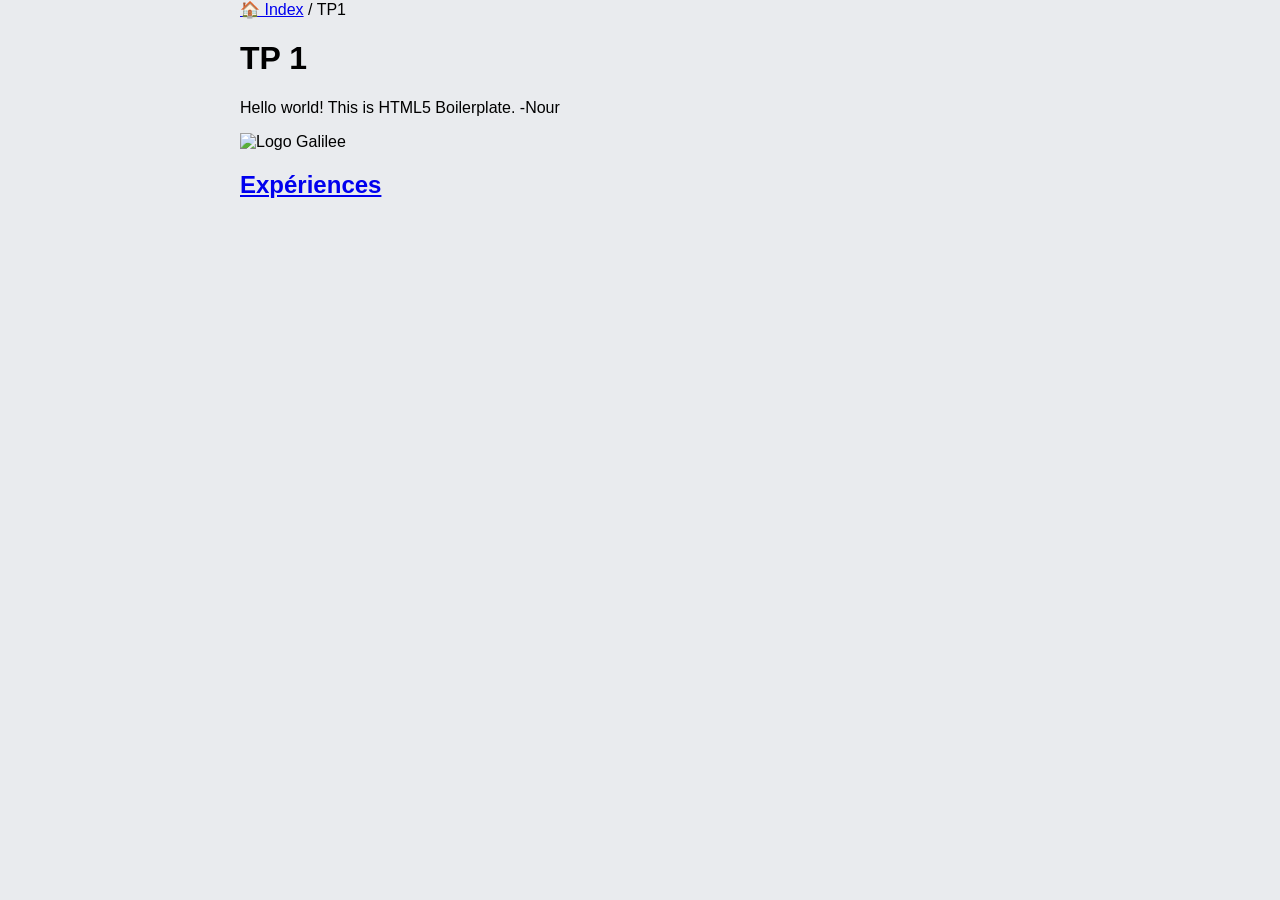
==== tp1/index.html @ 3c08eb87 "Update index.html test" ====
<!DOCTYPE html>
<html>

<head>
  <meta charset="utf-8" />
  <meta http-equiv="x-ua-compatible" content="ie=edge" />
  <title>TP1</title>
  <meta name="description" content="" />
  <meta name="viewport" content="width=device-width, initial-scale=1" />

  <link rel="apple-touch-icon" href="apple-touch-icon.png" />
  <!-- Place favicon.ico in the root directory -->

  <style>
    body {
      background-color: #e9ebee;
      font-family: system, -apple-system, ".SFNSText-Regular", "San Francisco", "Roboto", "Segoe UI", "Helvetica Neue", "Lucida Grande", sans-serif;
      font-size: 16px;
      margin: 0 auto;
      max-width: 800px;
    }
  </style>

  <!-- Code à dé-commenter si besoin de fichier CSS ou JS -->
  <!--<link rel="stylesheet" href="style.css">-->
  <!--<script src="main.js"></script>-->
</head>

<body>
  <nav>
    <a href="..">🏠 Index</a> / TP1
  </nav>
  <h1>TP 1</h1>
  <!-- Add your site or application content here -->
  <p>Hello world! This is HTML5 Boilerplate.   -Nour </p>
  <img src="../galilee.png" alt="Logo Galilee" />

  <h2><a href="experiences/index.html">Expériences</a></h2>
</body>

</html>
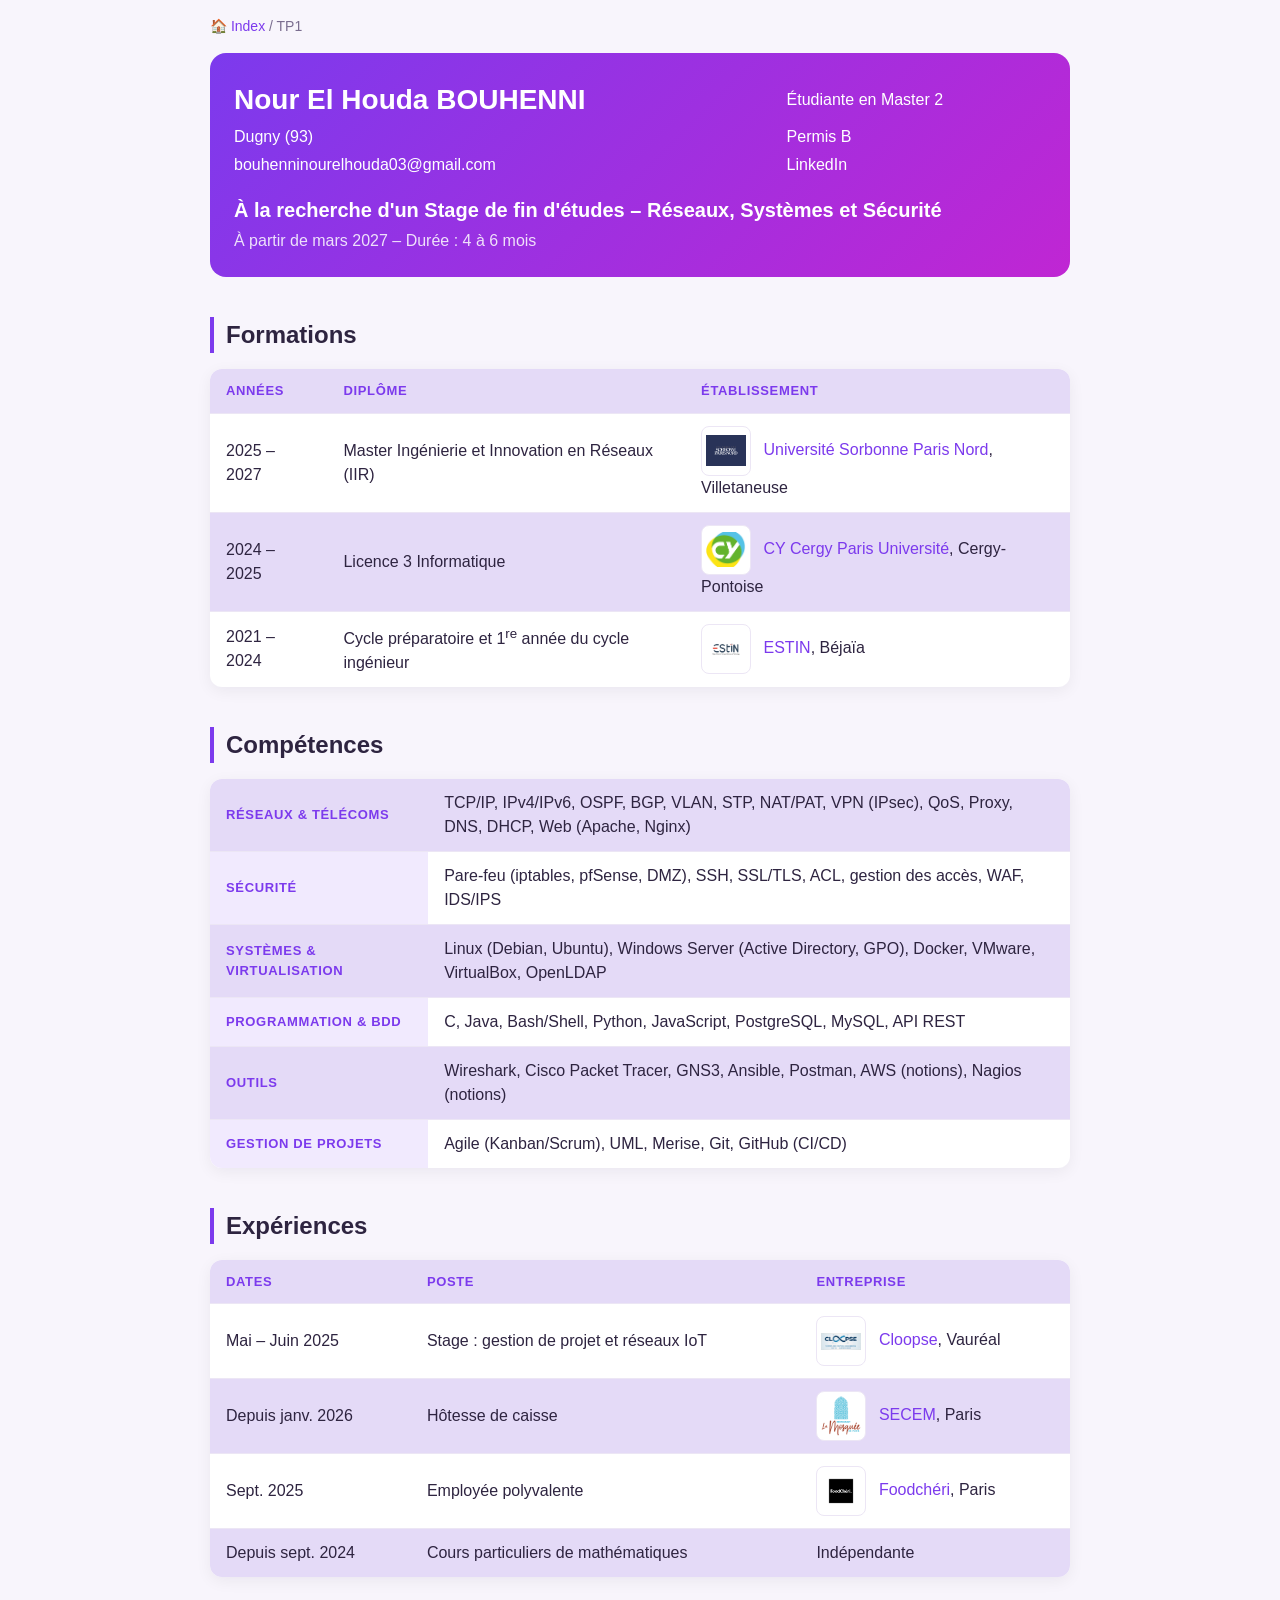
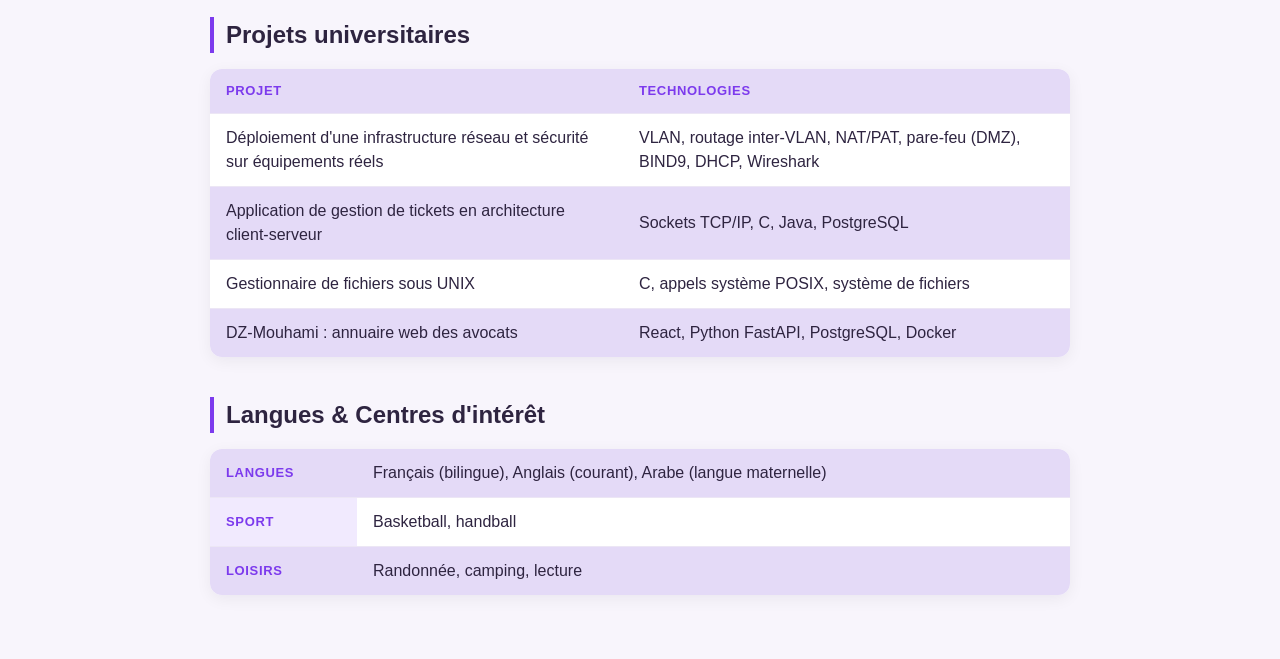
==== commit b929369f: "TP1 :  mon cv en ligne CV en HTML/CSS avec les pages formations et expériences, et les logos rangés " ====
--- a/tp1/index.html
+++ b/tp1/index.html
@@ -1,41 +1,218 @@
-<!DOCTYPE html>
-<html>
-
-<head>
-  <meta charset="utf-8" />
-  <meta http-equiv="x-ua-compatible" content="ie=edge" />
-  <title>TP1</title>
-  <meta name="description" content="" />
-  <meta name="viewport" content="width=device-width, initial-scale=1" />
-
-  <link rel="apple-touch-icon" href="apple-touch-icon.png" />
-  <!-- Place favicon.ico in the root directory -->
-
-  <style>
-    body {
-      background-color: #e9ebee;
-      font-family: system, -apple-system, ".SFNSText-Regular", "San Francisco", "Roboto", "Segoe UI", "Helvetica Neue", "Lucida Grande", sans-serif;
-      font-size: 16px;
-      margin: 0 auto;
-      max-width: 800px;
-    }
-  </style>
-
-  <!-- Code à dé-commenter si besoin de fichier CSS ou JS -->
-  <!--<link rel="stylesheet" href="style.css">-->
-  <!--<script src="main.js"></script>-->
-</head>
-
-<body>
-  <nav>
-    <a href="..">🏠 Index</a> / TP1
-  </nav>
-  <h1>TP 1</h1>
-  <!-- Add your site or application content here -->
-  <p>Hello world! This is HTML5 Boilerplate.   -Nour </p>
-  <img src="../galilee.png" alt="Logo Galilee" />
-
-  <h2><a href="experiences/index.html">Expériences</a></h2>
-</body>
-
-</html>+<!doctype html>
+<html lang="fr">
+  <head>
+    <meta charset="utf-8" />
+    <meta http-equiv="x-ua-compatible" content="ie=edge" />
+    <title>CV – Nour BOUHENNI</title>
+    <meta name="description" content="" />
+    <meta name="viewport" content="width=device-width, initial-scale=1" />
+    <link rel="stylesheet" href="cv.css" />
+    <!--<script src="main.js"></script>-->
+  </head>
+
+  <body>
+    <nav><a href="..">🏠 Index</a> / TP1</nav>
+
+    <header>
+      <table>
+        <tr>
+          <td>Nour El Houda BOUHENNI</td>
+          <td>Étudiante en Master 2</td>
+        </tr>
+        <tr>
+          <td>Dugny (93)</td>
+          <td>Permis B</td>
+        </tr>
+        <tr>
+          <td>
+            <a href="mailto:bouhenninourelhouda03@gmail.com"
+              >bouhenninourelhouda03@gmail.com</a
+            >
+          </td>
+          <td>
+            <a href="https://www.linkedin.com/in/bouhenninourelhouda" target="_blank">LinkedIn</a>
+          </td>
+        </tr>
+      </table>
+      <h2>À la recherche d'un Stage de fin d'études – Réseaux, Systèmes et Sécurité</h2>
+      <p>À partir de mars 2027 – Durée : 4 à 6 mois</p>
+    </header>
+
+    <h1><a href="formations.html">Formations</a></h1>
+    <table>
+      <tr>
+        <th>Années</th>
+        <th>Diplôme</th>
+        <th>Établissement</th>
+      </tr>
+      <tr>
+        <td>2025 – 2027</td>
+        <td>Master Ingénierie et Innovation en Réseaux (IIR)</td>
+        <td>
+          <img
+            src="../images/uspn.png"
+            alt="Logo Université Sorbonne Paris Nord"
+            height="40"
+          />
+          <a href="https://www.univ-spn.fr" target="_blank"
+            >Université Sorbonne Paris Nord</a
+          >, Villetaneuse
+        </td>
+      </tr>
+      <tr>
+        <td>2024 – 2025</td>
+        <td>Licence 3 Informatique</td>
+        <td>
+          <img
+            src="../images/cergy.png"
+            alt="Logo CY Cergy Paris Université"
+            height="40"
+          />
+          <a href="https://www.cyu.fr" target="_blank"
+            >CY Cergy Paris Université</a
+          >, Cergy-Pontoise
+        </td>
+      </tr>
+      <tr>
+        <td>2021 – 2024</td>
+        <td>Cycle préparatoire et 1<sup>re</sup> année du cycle ingénieur</td>
+        <td>
+          <img src="../images/estin.png" alt="Logo ESTIN" height="40" />
+          <a href="https://www.estin.dz" target="_blank">ESTIN</a>, Béjaïa
+        </td>
+      </tr>
+    </table>
+
+    <h1>Compétences</h1>
+    <table>
+      <tr>
+        <th>Réseaux &amp; Télécoms</th>
+        <td>
+          TCP/IP, IPv4/IPv6, OSPF, BGP, VLAN, STP, NAT/PAT, VPN (IPsec), QoS,
+          Proxy, DNS, DHCP, Web (Apache, Nginx)
+        </td>
+      </tr>
+      <tr>
+        <th>Sécurité</th>
+        <td>
+          Pare-feu (iptables, pfSense, DMZ), SSH, SSL/TLS, ACL, gestion des
+          accès, WAF, IDS/IPS
+        </td>
+      </tr>
+      <tr>
+        <th>Systèmes &amp; Virtualisation</th>
+        <td>
+          Linux (Debian, Ubuntu), Windows Server (Active Directory, GPO),
+          Docker, VMware, VirtualBox, OpenLDAP
+        </td>
+      </tr>
+      <tr>
+        <th>Programmation &amp; BDD</th>
+        <td>
+          C, Java, Bash/Shell, Python, JavaScript, PostgreSQL, MySQL, API REST
+        </td>
+      </tr>
+      <tr>
+        <th>Outils</th>
+        <td>
+          Wireshark, Cisco Packet Tracer, GNS3, Ansible, Postman, AWS (notions),
+          Nagios (notions)
+        </td>
+      </tr>
+      <tr>
+        <th>Gestion de projets</th>
+        <td>Agile (Kanban/Scrum), UML, Merise, Git, GitHub (CI/CD)</td>
+      </tr>
+    </table>
+
+    <h1><a href="experiences.html">Expériences</a></h1>
+    <table>
+      <tr>
+        <th>Dates</th>
+        <th>Poste</th>
+        <th>Entreprise</th>
+      </tr>
+      <tr>
+        <td>Mai – Juin 2025</td>
+        <td>Stage : gestion de projet et réseaux IoT</td>
+        <td>
+          <img src="../images/cloopse.png" alt="Logo Cloopse" height="40" />
+          <a href="https://www.cloopse.com/" target="_blank">Cloopse</a>,
+          Vauréal
+        </td>
+      </tr>
+      <tr>
+        <td>Depuis janv. 2026</td>
+        <td>Hôtesse de caisse</td>
+        <td>
+          <img src="../images/secem.png" alt="Logo SECEM" height="40" />
+          <a href="https://www.la-mosquee.com/" target="_blank">SECEM</a>, Paris
+        </td>
+      </tr>
+      <tr>
+        <td>Sept. 2025</td>
+        <td>Employée polyvalente</td>
+        <td>
+          <img src="../images/foodcheri.svg" alt="Logo Foodchéri" height="40" />
+          <a href="https://www.foodcheri.com/" target="_blank">Foodchéri</a>,
+          Paris
+        </td>
+      </tr>
+      <tr>
+        <td>Depuis sept. 2024</td>
+        <td>Cours particuliers de mathématiques</td>
+        <td>Indépendante</td>
+      </tr>
+    </table>
+
+    <h1>Projets universitaires</h1>
+    <table>
+      <tr>
+        <th>Projet</th>
+        <th>Technologies</th>
+      </tr>
+      <tr>
+        <td>
+          Déploiement d'une infrastructure réseau et sécurité sur équipements
+          réels
+        </td>
+        <td>
+          VLAN, routage inter-VLAN, NAT/PAT, pare-feu (DMZ), BIND9, DHCP,
+          Wireshark
+        </td>
+      </tr>
+      <tr>
+        <td>
+          Application de gestion de tickets en architecture client-serveur
+        </td>
+        <td>Sockets TCP/IP, C, Java, PostgreSQL</td>
+      </tr>
+      <tr>
+        <td>Gestionnaire de fichiers sous UNIX</td>
+        <td>C, appels système POSIX, système de fichiers</td>
+      </tr>
+      <tr>
+        <td>DZ-Mouhami : annuaire web des avocats</td>
+        <td>React, Python FastAPI, PostgreSQL, Docker</td>
+      </tr>
+    </table>
+
+    <h1>Langues &amp; Centres d'intérêt</h1>
+    <table>
+      <tr>
+        <th>Langues</th>
+        <td>
+          Français (bilingue), Anglais (courant), Arabe (langue maternelle)
+        </td>
+      </tr>
+      <tr>
+        <th>Sport</th>
+        <td>Basketball, handball</td>
+      </tr>
+      <tr>
+        <th>Loisirs</th>
+        <td>Randonnée, camping, lecture</td>
+      </tr>
+    </table>
+  </body>
+</html>
--- a/tp1/cv.css
+++ b/tp1/cv.css
@@ -0,0 +1,240 @@
+:root {
+  --fond: #f8f5fc;
+  --carte: #ffffff;
+  --accent: #7c3aed;
+  --accent-fonce: #c026d3;
+  --teinte: #f1eafe;
+  --texte: #2e2440;
+  --texte-doux: #7a6d8f;
+  --ligne: #ece6f5;
+  --orange: #f97316;
+  --survol: #d5c6ee;
+}
+
+body {
+  background-color: var(--fond);
+  color: var(--texte);
+  font-family:
+    system,
+    -apple-system,
+    ".SFNSText-Regular",
+    "San Francisco",
+    "Roboto",
+    "Segoe UI",
+    "Helvetica Neue",
+    "Lucida Grande",
+    sans-serif;
+  font-size: 16px;
+  line-height: 1.5;
+  margin: 0 auto;
+  max-width: 860px;
+  padding: 0 16px 40px;
+}
+
+nav {
+  margin: 16px 0;
+  font-size: 14px;
+  color: var(--texte-doux);
+}
+
+header {
+  background: linear-gradient(135deg, var(--accent), var(--accent-fonce));
+  color: white;
+  padding: 24px;
+  border-radius: 16px;
+  margin-bottom: 32px;
+}
+
+header table {
+  background-color: transparent;
+  box-shadow: none;
+  margin-bottom: 16px;
+}
+
+header td {
+  border: none;
+  padding: 2px 16px 2px 0;
+}
+
+header tr:nth-child(odd),
+header tr:nth-child(odd) td,
+header tr:hover , header tr:hover td{
+  background-color: transparent;
+}
+
+
+header tr:first-child td:first-child {
+  font-size: 28px;
+  font-weight: 700;
+}
+
+header a {
+  color: white;
+}
+
+header h2 {
+  margin: 0 0 4px;
+}
+
+header p {
+  margin: 0;
+  opacity: 0.85;
+}
+
+h1 {
+  font-size: 24px;
+  color: var(--texte);
+  border-left: 4px solid var(--accent);
+  padding-left: 12px;
+  margin: 40px 0 16px;
+}
+
+h1 a {
+  color: inherit;
+  text-decoration: none;
+}
+
+h2 {
+  font-size: 20px;
+}
+
+h3 {
+  font-size: 16px;
+  color: var(--accent);
+}
+
+a {
+  color: var(--accent);
+  text-decoration: none;
+}
+
+a:hover {
+  color: var(--orange);
+  text-decoration: underline;
+}
+
+table {
+  background-color: var(--carte);
+  border-collapse: separate;
+  border-spacing: 0;
+  width: 100%;
+  border-radius: 12px;
+  box-shadow: 0 4px 16px rgba(15, 23, 42, 0.06);
+  margin-bottom: 24px;
+}
+
+th,
+td {
+  padding: 12px 16px;
+  border-bottom: 1px solid var(--ligne);
+  text-align: left;
+  vertical-align: middle;
+}
+
+tr:last-child th,
+tr:last-child td {
+  border-bottom: none;
+}
+
+tr:first-child > :first-child {
+  border-top-left-radius: 12px;
+}
+
+tr:first-child > :last-child {
+  border-top-right-radius: 12px;
+}
+
+tr:last-child > :first-child {
+  border-bottom-left-radius: 12px;
+}
+
+tr:last-child > :last-child {
+  border-bottom-right-radius: 12px;
+}
+
+th {
+  background-color: var(--teinte);
+  color: var(--accent);
+  font-size: 13px;
+  font-weight: 600;
+  text-transform: uppercase;
+  letter-spacing: 0.05em;
+}
+
+tr:nth-child(odd) td,
+tr:nth-child(odd) th {
+  background-color: #e4daf7;
+}
+
+tr:hover {
+  background-color: var(--teinte);
+}
+tr:hover td,
+tr:hover th {
+  background-color: var(--survol);
+}
+
+img {
+  width: 40px;
+  height: 40px;
+  background-color: white;
+  object-fit: contain;
+  border: 1px solid var(--ligne);
+  border-radius: 8px;
+  padding: 4px;
+  margin-right: 8px;
+  vertical-align: middle;
+  transition: transform 0.3s;
+}
+
+body > img {
+  width: 64px;
+  height: 64px;
+}
+
+img:hover {
+  transform: scale(2);
+}
+
+hr {
+  border: none;
+  border-top: 1px solid var(--ligne);
+  margin: 32px 0;
+}
+
+@media only screen and (max-width: 600px) {
+  body {
+    background: radial-gradient(circle, var(--teinte) 0%, #e4d4fb 100%);
+    padding: 0 8px 24px;
+  }
+
+  header {
+    padding: 16px;
+  }
+
+  header tr:first-child td:first-child {
+    font-size: 22px;
+  }
+
+  h1 {
+    font-size: 20px;
+  }
+
+  th,
+  td {
+    padding: 8px;
+    font-size: 14px;
+    word-break: break-word;
+  }
+
+  th {
+    font-size: 11px;
+    letter-spacing: 0;
+    word-break: normal;
+  }
+
+  img {
+    width: 28px;
+    height: 28px;
+  }
+}
